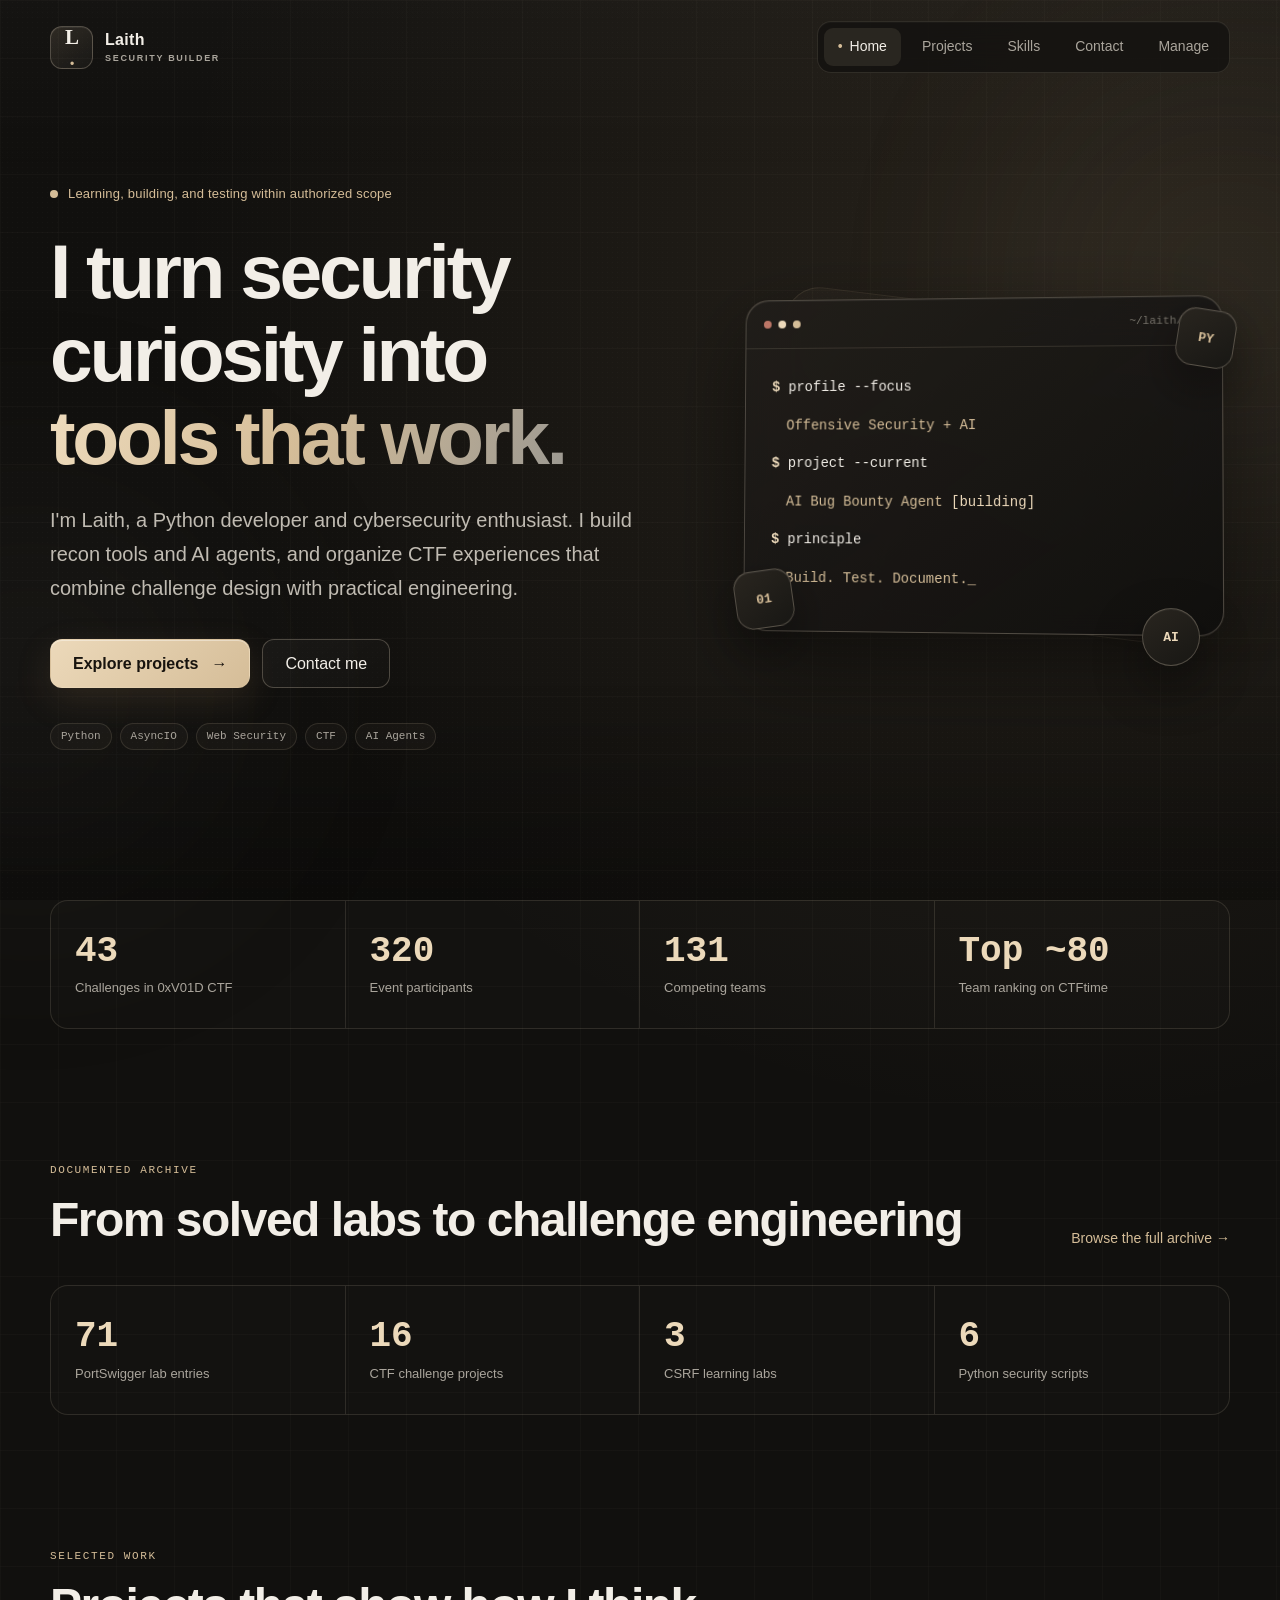
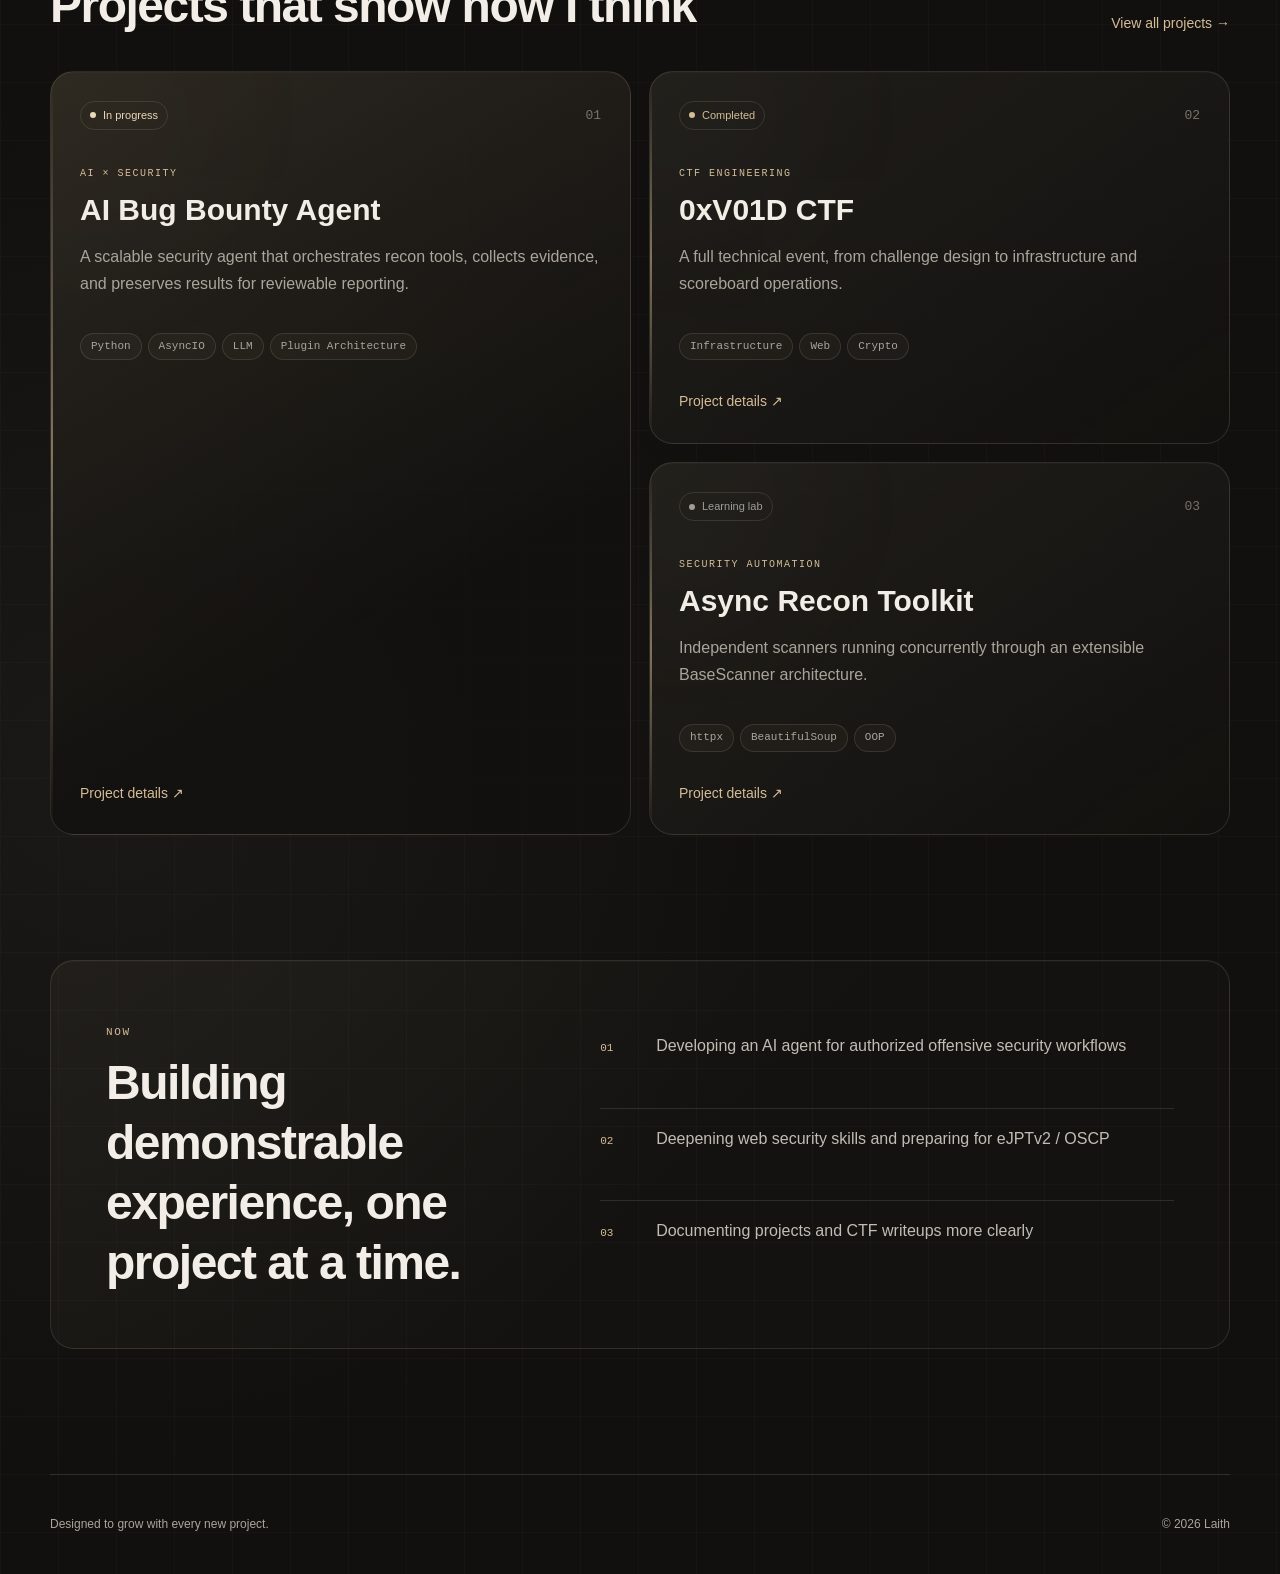
==== index.html @ cfa4f2e9 "Publish security portfolio on GitHub Pages" ====
<!doctype html>
<html lang="en" dir="ltr">
  <head>
    <meta charset="UTF-8" />
    <meta name="viewport" content="width=device-width, initial-scale=1.0" />
    <meta name="description" content="Laith's personal portfolio — cybersecurity, Python, and artificial intelligence projects." />
    <title>Laith | Cybersecurity & AI</title>
    <link rel="stylesheet" href="assets/styles.css" />
    <script src="assets/portfolio-data.js" defer></script>
    <script src="assets/script.js" defer></script>
  </head>
  <body data-page="home">
    <a class="skip-link" href="#main">Skip to content</a>
    <div class="ambient ambient-one" aria-hidden="true"></div>
    <div class="ambient ambient-two" aria-hidden="true"></div>

    <header class="site-header">
      <a class="brand" href="index.html" aria-label="Home page">
        <span class="brand-mark">L<span>.</span></span>
        <span class="brand-copy">Laith<small>Security Builder</small></span>
      </a>
      <button class="menu-toggle" type="button" aria-expanded="false" aria-controls="site-nav">
        <span></span><span></span><span></span>
        <span class="sr-only">Open menu</span>
      </button>
      <nav id="site-nav" class="site-nav" aria-label="Main navigation">
        <a data-nav="home" href="index.html">Home</a>
        <a data-nav="projects" href="projects.html">Projects</a>
        <a data-nav="skills" href="skills.html">Skills</a>
        <a data-nav="contact" href="contact.html">Contact</a>
        <a data-nav="manage" href="manage.html">Manage</a>
      </nav>
    </header>

    <main id="main">
      <section class="hero shell">
        <div class="hero-copy reveal">
          <div class="eyebrow"><span class="pulse"></span> Learning, building, and testing within authorized scope</div>
          <h1>I turn security curiosity into <span class="gradient-text">tools that work.</span></h1>
          <p class="hero-lead">
            I'm Laith, a Python developer and cybersecurity enthusiast. I build recon tools and AI agents,
            and organize CTF experiences that combine challenge design with practical engineering.
          </p>
          <div class="hero-actions">
            <a class="button primary" href="projects.html">Explore projects <span aria-hidden="true">→</span></a>
            <a class="button secondary" href="contact.html">Contact me</a>
          </div>
          <div class="mini-stack" aria-label="Core technologies">
            <span>Python</span><span>AsyncIO</span><span>Web Security</span><span>CTF</span><span>AI Agents</span>
          </div>
        </div>

        <div class="hero-visual reveal delay-one" aria-label="Technical summary">
          <div class="terminal-card">
            <div class="terminal-bar">
              <span></span><span></span><span></span>
              <code>~/laith/now</code>
            </div>
            <div class="terminal-body">
              <p><b>$</b> profile --focus</p>
              <p class="output">Offensive Security + AI</p>
              <p><b>$</b> project --current</p>
              <p class="output">AI Bug Bounty Agent <i>[building]</i></p>
              <p><b>$</b> principle</p>
              <p class="output">Build. Test. Document.<span class="caret">_</span></p>
            </div>
          </div>
          <div class="orbit-badge badge-python">PY</div>
          <div class="orbit-badge badge-shield">01</div>
          <div class="orbit-badge badge-ai">AI</div>
        </div>
      </section>

      <section class="proof shell section-space reveal">
        <div class="proof-item">
          <strong data-count="43">43</strong>
          <span>Challenges in 0xV01D CTF</span>
        </div>
        <div class="proof-item">
          <strong data-count="320">320</strong>
          <span>Event participants</span>
        </div>
        <div class="proof-item">
          <strong data-count="131">131</strong>
          <span>Competing teams</span>
        </div>
        <div class="proof-item">
          <strong>Top ~80</strong>
          <span>Team ranking on CTFtime</span>
        </div>
      </section>

      <section class="shell section-space">
        <div class="section-heading reveal">
          <div>
            <span class="kicker">DOCUMENTED ARCHIVE</span>
            <h2>From solved labs to challenge engineering</h2>
          </div>
          <a class="text-link" href="projects.html">Browse the full archive <span>→</span></a>
        </div>
        <div class="proof archive-proof reveal">
          <div class="proof-item"><strong>71</strong><span>PortSwigger lab entries</span></div>
          <div class="proof-item"><strong>16</strong><span>CTF challenge projects</span></div>
          <div class="proof-item"><strong>3</strong><span>CSRF learning labs</span></div>
          <div class="proof-item"><strong>6</strong><span>Python security scripts</span></div>
        </div>
      </section>

      <section class="shell section-space">
        <div class="section-heading reveal">
          <div>
            <span class="kicker">SELECTED WORK</span>
            <h2>Projects that show how I think</h2>
          </div>
          <a class="text-link" href="projects.html">View all projects <span>→</span></a>
        </div>

        <div class="featured-grid">
          <article class="project-card project-large reveal">
            <div class="card-topline">
              <span class="status active">In progress</span>
              <span class="project-index">01</span>
            </div>
            <div>
              <span class="project-type">AI × SECURITY</span>
              <h3>AI Bug Bounty Agent</h3>
              <p>A scalable security agent that orchestrates recon tools, collects evidence, and preserves results for reviewable reporting.</p>
            </div>
            <ul class="tag-list" aria-label="Technologies">
              <li>Python</li><li>AsyncIO</li><li>LLM</li><li>Plugin Architecture</li>
            </ul>
            <a class="card-link" href="projects.html#ai-agent">Project details <span>↗</span></a>
          </article>

          <article class="project-card reveal delay-one">
            <div class="card-topline">
              <span class="status complete">Completed</span>
              <span class="project-index">02</span>
            </div>
            <span class="project-type">CTF ENGINEERING</span>
            <h3>0xV01D CTF</h3>
            <p>A full technical event, from challenge design to infrastructure and scoreboard operations.</p>
            <ul class="tag-list"><li>Infrastructure</li><li>Web</li><li>Crypto</li></ul>
            <a class="card-link" href="projects.html#void-ctf">Project details <span>↗</span></a>
          </article>

          <article class="project-card reveal delay-two">
            <div class="card-topline">
              <span class="status lab">Learning lab</span>
              <span class="project-index">03</span>
            </div>
            <span class="project-type">SECURITY AUTOMATION</span>
            <h3>Async Recon Toolkit</h3>
            <p>Independent scanners running concurrently through an extensible BaseScanner architecture.</p>
            <ul class="tag-list"><li>httpx</li><li>BeautifulSoup</li><li>OOP</li></ul>
            <a class="card-link" href="projects.html#recon-toolkit">Project details <span>↗</span></a>
          </article>
        </div>
      </section>

      <section class="shell section-space now-section reveal">
        <div>
          <span class="kicker">NOW</span>
          <h2>Building demonstrable experience, one project at a time.</h2>
        </div>
        <div class="now-list">
          <div><span>01</span><p>Developing an AI agent for authorized offensive security workflows</p></div>
          <div><span>02</span><p>Deepening web security skills and preparing for eJPTv2 / OSCP</p></div>
          <div><span>03</span><p>Documenting projects and CTF writeups more clearly</p></div>
        </div>
      </section>
    </main>

    <footer class="site-footer shell">
      <p>Designed to grow with every new project.</p>
      <p>© <span data-year></span> Laith</p>
    </footer>
  </body>
</html>
---- assets/styles.css ----
:root {
  --bg: #11100e;
  --bg-deep: #090908;
  --surface: rgba(29, 27, 24, 0.82);
  --surface-solid: #1b1916;
  --surface-high: #292620;
  --line: rgba(226, 211, 188, 0.13);
  --line-strong: rgba(226, 211, 188, 0.27);
  --text: #f2eee7;
  --muted: #aaa59c;
  --accent: #d5bd98;
  --accent-hot: #ecd9ba;
  --accent-cool: #9f9d97;
  --danger: #bc7667;
  --charcoal: #171614;
  --beige-deep: #907d63;
  --gray-soft: #72716c;
  --max: 1180px;
  --radius: 24px;
  --shadow: 0 30px 90px rgba(0, 0, 0, 0.46);
}

* { box-sizing: border-box; }
html { scroll-behavior: smooth; }
body {
  margin: 0;
  min-height: 100vh;
  color: var(--text);
  background:
    radial-gradient(circle at 82% 8%, rgba(181, 151, 109, 0.13), transparent 28%),
    radial-gradient(circle at 8% 75%, rgba(116, 113, 106, 0.09), transparent 26%),
    linear-gradient(rgba(226, 211, 188, 0.022) 1px, transparent 1px),
    linear-gradient(90deg, rgba(226, 211, 188, 0.022) 1px, transparent 1px),
    var(--bg);
  background-size: auto, auto, 58px 58px, 58px 58px, auto;
  font-family: "Segoe UI", Tahoma, Arial, sans-serif;
  line-height: 1.7;
  overflow-x: hidden;
  color-scheme: dark;
}

body::before {
  content: "";
  position: fixed;
  inset: 0;
  pointer-events: none;
  background: linear-gradient(180deg, rgba(255,255,255,.018), transparent 20%, transparent 76%, rgba(0,0,0,.25));
  z-index: -1;
}

body::after {
  content: "";
  position: fixed;
  inset: 0;
  pointer-events: none;
  opacity: .035;
  background-image: radial-gradient(rgba(242, 238, 231, .7) .55px, transparent .55px);
  background-size: 5px 5px;
  z-index: -1;
}

a { color: inherit; text-decoration: none; }
button, input, select, textarea { font: inherit; }
button { color: inherit; }
.shell { width: min(calc(100% - 48px), var(--max)); margin-inline: auto; }
.sr-only { position: absolute; width: 1px; height: 1px; padding: 0; margin: -1px; overflow: hidden; clip: rect(0,0,0,0); white-space: nowrap; border: 0; }
.skip-link { position: fixed; z-index: 100; inset-inline-start: 20px; top: -100px; background: var(--accent); color: #17120d; padding: 10px 16px; border-radius: 10px; }
.skip-link:focus { top: 16px; }

.ambient { position: fixed; width: 420px; aspect-ratio: 1; border-radius: 50%; filter: blur(125px); opacity: .075; z-index: -2; pointer-events: none; }
.ambient-one { background: var(--accent); top: 8%; inset-inline-end: -160px; }
.ambient-two { background: var(--gray-soft); bottom: 0; inset-inline-start: -180px; }

.site-header {
  width: min(calc(100% - 48px), var(--max));
  height: 94px;
  margin-inline: auto;
  display: flex;
  align-items: center;
  justify-content: space-between;
  position: relative;
  z-index: 20;
}

.brand { display: inline-flex; align-items: center; gap: 12px; direction: ltr; }
.brand-mark { display: grid; place-items: center; width: 43px; height: 43px; border: 1px solid var(--line-strong); border-radius: 12px; background: linear-gradient(145deg, rgba(213,189,152,.14), rgba(255,255,255,.025)); box-shadow: inset 0 1px rgba(255,255,255,.06); font: 800 21px/1 Georgia, serif; letter-spacing: -1px; }
.brand-mark span { color: var(--accent); }
.brand-copy { display: flex; flex-direction: column; font-weight: 720; line-height: 1.15; letter-spacing: .3px; }
.brand-copy small { color: var(--muted); font-size: 9px; text-transform: uppercase; letter-spacing: 1.7px; margin-top: 4px; }

.site-nav { display: flex; gap: 7px; direction: ltr; padding: 6px; border: 1px solid var(--line); background: rgba(17,16,14,.72); backdrop-filter: blur(20px); border-radius: 14px; box-shadow: inset 0 1px rgba(255,255,255,.025); }
.site-nav a { color: var(--muted); font-size: 14px; padding: 7px 14px; border-radius: 9px; transition: .2s ease; }
.site-nav a:hover, .site-nav a.active { color: var(--text); background: var(--surface-high); }
.site-nav a.active::before { content: "•"; color: var(--accent); margin-right: 7px; }
.menu-toggle { display: none; background: none; border: 0; padding: 8px; }
.menu-toggle > span:not(.sr-only) { width: 23px; height: 2px; background: var(--text); margin: 5px 0; display: block; border-radius: 5px; }

.hero { min-height: calc(100vh - 94px); display: grid; grid-template-columns: 1.1fr .9fr; gap: 70px; align-items: center; padding-block: 40px 105px; }
.eyebrow, .availability { display: inline-flex; align-items: center; gap: 10px; color: var(--accent); font-size: 13px; letter-spacing: .2px; }
.pulse { width: 8px; height: 8px; background: var(--accent); border-radius: 50%; box-shadow: 0 0 0 0 rgba(213,189,152,.5); animation: pulse 2s infinite; flex: 0 0 auto; }
@keyframes pulse { 70% { box-shadow: 0 0 0 9px rgba(213,189,152,0); } 100% { box-shadow: 0 0 0 0 rgba(213,189,152,0); } }

h1, h2, h3, p { margin-top: 0; }
.hero h1, .page-intro h1, .contact-copy h1 { font-family: "Segoe UI", Arial, sans-serif; font-size: clamp(47px, 6vw, 82px); line-height: 1.08; letter-spacing: -3.3px; margin: 24px 0; font-weight: 830; }
.hero-lead { color: #c0bbb2; font-size: clamp(17px, 2vw, 20px); max-width: 670px; }
.gradient-text { color: transparent; background: linear-gradient(115deg, var(--accent-hot) 4%, var(--accent) 48%, #9b9891 100%); background-clip: text; -webkit-background-clip: text; }
.hero-actions { display: flex; align-items: center; gap: 12px; margin-top: 34px; }
.button { display: inline-flex; justify-content: center; align-items: center; gap: 13px; min-height: 49px; padding: 10px 22px; border-radius: 12px; border: 1px solid transparent; cursor: pointer; transition: transform .2s ease, border-color .2s ease, background .2s ease, box-shadow .2s ease; }
.button:hover { transform: translateY(-2px); }
.button.primary { background: linear-gradient(135deg, var(--accent-hot), var(--accent)); color: #17130e; font-weight: 780; box-shadow: 0 12px 34px rgba(139,112,75,.2), inset 0 1px rgba(255,255,255,.38); }
.button.primary:hover { box-shadow: 0 16px 42px rgba(139,112,75,.28), inset 0 1px rgba(255,255,255,.38); }
.button.secondary { color: var(--text); border-color: var(--line-strong); background: linear-gradient(145deg, rgba(255,255,255,.035), rgba(255,255,255,.012)); }
.button.secondary:hover { border-color: var(--accent); background: rgba(213,189,152,.06); }
.button.full { width: 100%; }
.mini-stack { display: flex; flex-wrap: wrap; gap: 8px; margin-top: 35px; direction: ltr; justify-content: flex-start; }
.mini-stack span, .tag-list li, .tool-cloud span { border: 1px solid var(--line); background: rgba(214,198,175,.035); color: var(--muted); padding: 5px 10px; border-radius: 999px; font: 11px/1.4 ui-monospace, SFMono-Regular, Consolas, monospace; }

.hero-visual { position: relative; min-height: 420px; display: grid; place-items: center; perspective: 1000px; }
.hero-visual::before { content: ""; position: absolute; width: 84%; height: 74%; border: 1px solid rgba(213,189,152,.12); border-radius: 34px; transform: rotate(7deg); background: linear-gradient(145deg, rgba(213,189,152,.045), transparent 55%); }
.terminal-card { width: min(100%, 480px); min-height: 310px; border-radius: var(--radius); background: linear-gradient(145deg, rgba(32,29,25,.94), rgba(15,14,13,.92)); border: 1px solid var(--line-strong); box-shadow: var(--shadow), inset 0 1px rgba(255,255,255,.05); overflow: hidden; transform: rotateY(-4deg) rotateX(1.5deg); backdrop-filter: blur(22px); direction: ltr; position: relative; }
.terminal-bar { height: 49px; padding: 0 18px; border-bottom: 1px solid var(--line); display: flex; gap: 7px; align-items: center; }
.terminal-bar span { width: 8px; height: 8px; border-radius: 50%; background: var(--danger); }
.terminal-bar span:nth-child(2) { background: var(--accent-hot); }
.terminal-bar span:nth-child(3) { background: var(--accent); }
.terminal-bar code { margin-left: auto; color: #77736b; font-size: 11px; }
.terminal-body { padding: 27px; font: 14px/1.75 ui-monospace, SFMono-Regular, Consolas, monospace; }
.terminal-body p { margin-bottom: 14px; }
.terminal-body b { color: var(--accent-hot); }
.terminal-body .output { color: var(--accent); padding-left: 15px; }
.terminal-body i { color: var(--accent-hot); font-style: normal; }
.caret { animation: blink .9s steps(2) infinite; }
@keyframes blink { 50% { opacity: 0; } }
.orbit-badge { position: absolute; display: grid; place-items: center; width: 58px; height: 58px; border: 1px solid var(--line-strong); background: linear-gradient(145deg, #29251f, #181714); box-shadow: 0 20px 50px rgba(0,0,0,.4), inset 0 1px rgba(255,255,255,.05); border-radius: 17px; color: var(--accent); font: 700 13px ui-monospace, monospace; }
.badge-python { top: 13%; right: -1%; transform: rotate(9deg); }
.badge-shield { bottom: 11%; left: 1%; transform: rotate(-8deg); }
.badge-ai { right: 6%; bottom: 2%; border-radius: 50%; color: var(--accent-hot); }

.section-space { margin-bottom: 125px; }
.proof { display: grid; grid-template-columns: repeat(4, 1fr); border: 1px solid var(--line); border-radius: 18px; overflow: hidden; background: rgba(255,255,255,.012); }
.proof-item { padding: 29px 24px; display: flex; flex-direction: column; gap: 4px; border-right: 1px solid var(--line); }
.proof-item:last-child { border-right: 0; }
.proof-item strong { color: var(--accent-hot); font: 740 clamp(26px,3vw,36px)/1.2 ui-monospace, Consolas, monospace; direction: ltr; text-align: left; }
.proof-item span { color: var(--muted); font-size: 13px; }
.section-heading { display: flex; align-items: end; justify-content: space-between; gap: 30px; margin-bottom: 35px; }
.kicker { color: var(--accent); font: 11px/1.3 ui-monospace, Consolas, monospace; letter-spacing: 1.6px; text-transform: uppercase; direction: ltr; display: inline-block; }
.section-heading h2, .now-section h2, .toolbox h2 { font-size: clamp(31px, 4vw, 48px); letter-spacing: -1.5px; line-height: 1.25; margin: 9px 0 0; }
.text-link, .card-link { color: var(--accent); font-size: 14px; }
.text-link span, .card-link span { display: inline-block; transition: transform .2s ease; }
.text-link:hover span, .card-link:hover span { transform: translateX(4px); }

.featured-grid { display: grid; grid-template-columns: 1fr 1fr; gap: 18px; }
.project-card { min-height: 330px; display: flex; flex-direction: column; padding: 29px; border: 1px solid var(--line); border-radius: var(--radius); background: linear-gradient(145deg, rgba(34,32,28,.92), rgba(18,17,15,.8)); box-shadow: inset 0 1px rgba(255,255,255,.025); position: relative; overflow: hidden; transition: transform .25s ease, border-color .25s ease, box-shadow .25s ease; }
.project-card:hover { transform: translateY(-5px); border-color: var(--line-strong); box-shadow: 0 22px 60px rgba(0,0,0,.25), inset 0 1px rgba(255,255,255,.035); }
.project-card::before { content: ""; position: absolute; inset: 0 auto 0 0; width: 2px; background: linear-gradient(180deg, transparent, var(--accent), transparent); opacity: .55; }
.project-card::after { content: ""; position: absolute; width: 180px; height: 180px; background: var(--accent); filter: blur(105px); opacity: .045; top: -50px; left: -50px; }
.project-large { grid-row: span 2; min-height: 680px; justify-content: space-between; background: linear-gradient(150deg, rgba(46,41,34,.94), rgba(18,17,15,.86) 68%); }
.project-large h3 { font-size: clamp(35px, 5vw, 60px); max-width: 530px; }
.card-topline, .row-meta { display: flex; align-items: center; justify-content: space-between; gap: 15px; }
.status { display: inline-flex; align-items: center; gap: 7px; width: fit-content; border: 1px solid var(--line); border-radius: 999px; padding: 4px 9px; color: var(--muted); font-size: 11px; }
.status::before { content: ""; width: 6px; height: 6px; background: currentColor; border-radius: 50%; }
.status.active { color: var(--accent-hot); }
.status.complete { color: var(--accent); }
.status.lab { color: var(--accent-cool); }
.project-index, .row-number { color: #77736b; font: 13px ui-monospace, Consolas, monospace; }
.project-type { display: block; color: var(--accent); font: 10px ui-monospace, Consolas, monospace; letter-spacing: 1.5px; margin: 38px 0 13px; direction: ltr; text-align: left; }
.project-card h3 { font-size: 30px; line-height: 1.2; margin-bottom: 15px; }
.project-card p { color: var(--muted); }
.tag-list { display: flex; flex-wrap: wrap; gap: 6px; list-style: none; padding: 0; margin: 20px 0; direction: ltr; justify-content: flex-start; }
.project-card .card-link { margin-top: auto; padding-top: 10px; }

.now-section { display: grid; grid-template-columns: .85fr 1.15fr; gap: 70px; padding: 55px; border: 1px solid var(--line); border-radius: var(--radius); background: linear-gradient(135deg, rgba(213,189,152,.055), rgba(255,255,255,.012) 55%); box-shadow: inset 0 1px rgba(255,255,255,.025); }
.now-list { display: grid; }
.now-list > div { display: grid; grid-template-columns: 38px 1fr; gap: 18px; align-items: baseline; padding: 16px 0; border-bottom: 1px solid var(--line); }
.now-list > div:last-child { border: 0; }
.now-list span { color: var(--accent); font: 11px ui-monospace, Consolas, monospace; }
.now-list p { color: #c2bdb4; margin: 0; }

.inner-main { min-height: 70vh; }
.page-intro { padding: 95px 0 85px; max-width: 850px; }
.page-intro h1, .contact-copy h1 { font-size: clamp(48px, 7vw, 80px); margin: 21px 0; }
.page-intro p { color: var(--muted); font-size: 18px; max-width: 680px; }
.filter-row { display: flex; gap: 8px; flex-wrap: wrap; margin-bottom: 30px; }
.filter-button { border: 1px solid var(--line); background: transparent; color: var(--muted); padding: 8px 14px; border-radius: 11px; cursor: pointer; transition: .2s; }
.filter-button span { color: #77736c; font-size: 11px; margin-right: 5px; }
.filter-button:hover, .filter-button.active { background: var(--surface-high); color: var(--text); border-color: var(--line-strong); }
.project-list { border-top: 1px solid var(--line); }
.project-row { display: grid; grid-template-columns: 55px minmax(0,1fr) 210px; gap: 28px; padding: 45px 20px; border-bottom: 1px solid var(--line); transition: background .2s, opacity .25s, transform .25s; scroll-margin-top: 30px; }
.project-row:hover { background: rgba(213,189,152,.028); }
.project-row[hidden] { display: none; }
.row-meta { justify-content: flex-start; color: #858078; font: 10px ui-monospace, Consolas, monospace; letter-spacing: 1px; direction: ltr; }
.row-main h2 { font-size: clamp(28px, 4vw, 42px); margin: 13px 0; }
.row-main > p { color: var(--muted); max-width: 720px; }
.row-tags { align-content: start; justify-content: flex-start; margin-top: 35px; }
details { border-top: 1px solid var(--line); margin-top: 25px; padding-top: 16px; }
summary { cursor: pointer; color: var(--accent); width: fit-content; font-size: 13px; }
summary::marker { color: var(--accent-hot); }
.case-grid { display: grid; grid-template-columns: repeat(3,1fr); gap: 16px; padding-top: 25px; }
.case-grid > div { background: rgba(213,189,152,.035); border: 1px solid rgba(226,211,188,.07); border-radius: 14px; padding: 17px; }
.case-grid h3 { font-size: 13px; color: var(--accent-hot); margin-bottom: 7px; }
.case-grid p { font-size: 13px; color: var(--muted); margin: 0; }
.future-slot { margin: 32px 0 110px; border: 1px dashed var(--line-strong); border-radius: var(--radius); min-height: 130px; display: flex; align-items: center; justify-content: center; gap: 20px; color: var(--muted); }
.future-slot > span { display: grid; place-items: center; width: 44px; height: 44px; border-radius: 50%; background: rgba(213,189,152,.1); color: var(--accent); font-size: 25px; }
.future-slot p { margin: 3px 0 0; font-size: 13px; }
.empty-state { padding: 45px; text-align: center; color: var(--muted); }

.skill-columns { display: grid; grid-template-columns: 1fr 1fr 1fr; gap: 17px; }
.skill-panel { min-height: 490px; border: 1px solid var(--line); border-radius: var(--radius); padding: 28px; background: linear-gradient(155deg, rgba(35,32,28,.78), rgba(17,16,14,.72)); box-shadow: inset 0 1px rgba(255,255,255,.025); }
.skill-panel.growing { transform: translateY(28px); background: linear-gradient(150deg, rgba(49,43,35,.9), rgba(18,17,15,.82)); border-color: var(--line-strong); }
.panel-label { color: var(--muted); font-size: 12px; display: flex; align-items: center; gap: 9px; }
.panel-label span { color: var(--accent); font: 11px ui-monospace, Consolas, monospace; }
.skill-panel h2 { font-size: 27px; margin: 17px 0 28px; }
.skill-list, .focus-list { list-style: none; padding: 0; margin: 0; }
.skill-list li { display: flex; justify-content: space-between; align-items: center; gap: 13px; border-top: 1px solid var(--line); padding: 17px 0; }
.skill-list div, .focus-list div { display: flex; flex-direction: column; }
.skill-list strong, .focus-list strong { font-size: 14px; }
.skill-list small, .focus-list small { color: var(--muted); font-size: 11px; }
.level { width: 55px; height: 6px; border-radius: 9px; background: repeating-linear-gradient(90deg, var(--line-strong) 0 8px, transparent 8px 11px); position: relative; flex: 0 0 auto; }
.level::after { content: ""; position: absolute; height: 100%; left: 0; border-radius: inherit; background: var(--accent); }
.level-four::after { width: 79%; }
.level-three::after { width: 58%; }
.focus-list li { display: grid; grid-template-columns: 42px 1fr; gap: 13px; align-items: center; padding: 18px 0; border-top: 1px solid var(--line); }
.focus-list li > span { display: grid; place-items: center; width: 36px; height: 36px; border-radius: 10px; background: rgba(213,189,152,.09); color: var(--accent-hot); font: 12px ui-monospace, Consolas, monospace; }
.toolbox { margin-top: 150px; display: grid; grid-template-columns: .55fr 1.45fr; gap: 70px; align-items: center; }
.tool-cloud { display: flex; flex-wrap: wrap; gap: 10px; direction: ltr; }
.tool-cloud span { font-size: 13px; padding: 8px 13px; }
.principles { padding-top: 45px; border-top: 1px solid var(--line); }
.principle-grid { display: grid; grid-template-columns: repeat(3,1fr); gap: 40px; margin-top: 35px; }
.principle-grid b { color: var(--accent); font: 11px ui-monospace, Consolas, monospace; }
.principle-grid h2 { font-size: 23px; margin: 12px 0; }
.principle-grid p { color: var(--muted); font-size: 14px; }

.contact-layout { padding-top: 95px; display: grid; grid-template-columns: 1fr .78fr; gap: 85px; align-items: start; min-height: calc(100vh - 180px); }
.contact-copy > p { max-width: 620px; color: var(--muted); font-size: 18px; }
.availability { margin: 25px 0 32px; padding: 13px 16px; border: 1px solid var(--line); border-radius: 14px; color: var(--text); }
.availability > div { display: flex; flex-direction: column; }
.availability small { color: var(--muted); font-size: 11px; }
.contact-links { border-top: 1px solid var(--line); }
.contact-links > * { display: grid; grid-template-columns: 85px 1fr 30px; align-items: center; gap: 12px; padding: 15px 0; border-bottom: 1px solid var(--line); }
.contact-links span { color: var(--muted); font-size: 12px; }
.contact-links strong { font-size: 14px; direction: ltr; text-align: left; }
.contact-links b { color: var(--accent); }
.contact-links a:hover strong { color: var(--accent); }
.placeholder-link { opacity: .65; }
.contact-card { border: 1px solid var(--line-strong); border-radius: var(--radius); background: linear-gradient(155deg, rgba(39,35,29,.94), rgba(19,18,16,.92)); padding: 28px; box-shadow: var(--shadow), inset 0 1px rgba(255,255,255,.04); }
.card-heading { display: flex; justify-content: space-between; align-items: center; gap: 13px; margin-bottom: 25px; }
.card-heading span { font-size: 20px; font-weight: 700; }
.card-heading small { color: var(--accent-hot); font-size: 10px; }
.contact-card label { display: block; margin-bottom: 17px; color: #c7c0b5; font-size: 12px; }
.contact-card input, .contact-card select, .contact-card textarea { width: 100%; display: block; margin-top: 7px; border: 1px solid var(--line); border-radius: 11px; background: #12110f; color: var(--text); padding: 11px 13px; outline: none; resize: vertical; }
.contact-card input:focus, .contact-card select:focus, .contact-card textarea:focus { border-color: var(--accent); box-shadow: 0 0 0 3px rgba(213,189,152,.08); }
.contact-card input::placeholder, .contact-card textarea::placeholder { color: #6d6962; }
.form-note { color: var(--muted); font-size: 11px; text-align: center; margin: 12px 0 0; }
.form-note.success { color: var(--accent); }

.project-resource { display: inline-flex; margin-top: 18px; }
.custom-project-list:empty { display: none; }

.manage-main { padding-bottom: 100px; }
.manage-layout { display: grid; gap: 20px; }
.manage-panel { border: 1px solid var(--line); border-radius: var(--radius); padding: 30px; background: linear-gradient(145deg, rgba(34,32,28,.92), rgba(18,17,15,.82)); }
.manager-heading, .editor-topline, .manager-actions { display: flex; align-items: center; justify-content: space-between; gap: 18px; }
.manager-heading { margin-bottom: 24px; }
.manager-heading h2 { margin: 7px 0 0; font-size: 30px; }
.local-badge { border: 1px solid var(--line-strong); border-radius: 999px; color: var(--accent); padding: 6px 10px; font: 11px ui-monospace, Consolas, monospace; }
.social-editor-grid, .editor-grid { display: grid; grid-template-columns: repeat(3, minmax(0, 1fr)); gap: 15px; }
.achievement-editors { display: grid; gap: 14px; }
.achievement-editor { display: grid; gap: 14px; border: 1px solid var(--line); border-radius: 16px; padding: 20px; background: rgba(8,8,7,.26); }
.achievement-editor label, .manage-panel > label, .social-editor-grid label { color: #c7c0b5; font-size: 12px; }
.achievement-editor input, .achievement-editor textarea, .social-editor-grid input { width: 100%; display: block; margin-top: 7px; border: 1px solid var(--line); border-radius: 10px; background: #12110f; color: var(--text); padding: 10px 12px; outline: none; resize: vertical; }
.achievement-editor input:focus, .achievement-editor textarea:focus, .social-editor-grid input:focus { border-color: var(--accent); box-shadow: 0 0 0 3px rgba(213,189,152,.08); }
.danger-link, .danger-button { border: 0; background: transparent; color: var(--danger); cursor: pointer; }
.danger-link { font-size: 12px; }
.danger-button { padding: 10px 12px; }
.manager-actions { justify-content: flex-start; flex-wrap: wrap; padding: 8px 2px; }
.manager-actions .form-note { flex-basis: 100%; text-align: left; }
.import-button { position: relative; overflow: hidden; cursor: pointer; }
.import-button input { position: absolute; inset: 0; opacity: 0; cursor: pointer; }

.site-footer { min-height: 100px; border-top: 1px solid var(--line); display: flex; align-items: center; justify-content: space-between; gap: 20px; color: var(--muted); font-size: 12px; }
.site-footer p { margin: 0; }

.reveal { opacity: 0; transform: translateY(16px); transition: opacity .65s ease, transform .65s ease; }
.reveal.visible { opacity: 1; transform: translateY(0); }
.delay-one { transition-delay: .1s; }
.delay-two { transition-delay: .2s; }

@media (max-width: 950px) {
  .hero { grid-template-columns: 1fr; gap: 30px; padding-top: 75px; }
  .hero-copy { text-align: center; }
  .hero-lead { margin-inline: auto; }
  .hero-actions, .mini-stack { justify-content: center; }
  .hero-visual { min-height: 370px; }
  .featured-grid { grid-template-columns: 1fr; }
  .project-large { grid-row: auto; min-height: 460px; }
  .now-section { grid-template-columns: 1fr; }
  .project-row { grid-template-columns: 42px 1fr; }
  .row-tags { grid-column: 2; margin-top: 0; justify-content: flex-start; }
  .case-grid { grid-template-columns: 1fr; }
  .skill-columns { grid-template-columns: 1fr; }
  .skill-panel.growing { transform: none; }
  .toolbox { margin-top: 90px; grid-template-columns: 1fr; gap: 30px; }
  .contact-layout { grid-template-columns: 1fr; gap: 50px; }
  .social-editor-grid, .editor-grid { grid-template-columns: 1fr 1fr; }
}

@media (max-width: 680px) {
  .shell, .site-header { width: min(calc(100% - 30px), var(--max)); }
  .site-header { height: 76px; }
  .brand-copy { display: none; }
  .menu-toggle { display: block; z-index: 30; }
  .site-nav { position: absolute; top: 68px; right: 0; left: 0; display: none; flex-direction: column; padding: 10px; background: var(--surface-solid); box-shadow: var(--shadow); }
  .site-nav.open { display: flex; }
  .site-nav a { padding: 10px 13px; }
  .hero { min-height: auto; padding: 70px 0 100px; }
  .hero h1, .page-intro h1, .contact-copy h1 { font-size: 43px; letter-spacing: -2px; }
  .hero-actions { flex-direction: column; }
  .hero-actions .button { width: 100%; }
  .hero-visual { min-height: 315px; }
  .terminal-card { min-height: 275px; transform: none; }
  .terminal-body { padding: 21px 17px; font-size: 12px; }
  .orbit-badge { width: 46px; height: 46px; border-radius: 13px; }
  .proof { grid-template-columns: 1fr 1fr; }
  .proof-item:nth-child(2) { border-right: 0; }
  .proof-item:nth-child(-n+2) { border-bottom: 1px solid var(--line); }
  .section-space { margin-bottom: 85px; }
  .section-heading { align-items: start; flex-direction: column; }
  .project-card, .now-section { padding: 23px; }
  .project-large { min-height: 500px; }
  .page-intro { padding: 75px 0 60px; }
  .project-row { grid-template-columns: 1fr; padding: 35px 8px; }
  .row-number { display: none; }
  .row-tags { grid-column: 1; justify-content: flex-start; }
  .future-slot { text-align: left; padding: 20px; }
  .principle-grid { grid-template-columns: 1fr; gap: 20px; }
  .contact-layout { padding-top: 65px; }
  .contact-card { padding: 20px; }
  .card-heading { align-items: start; flex-direction: column; }
  .manage-panel { padding: 20px; }
  .manager-heading, .manager-actions { align-items: stretch; flex-direction: column; }
  .social-editor-grid, .editor-grid { grid-template-columns: 1fr; }
  .manager-actions .button, .manager-actions .danger-button { width: 100%; }
  .contact-links > * { grid-template-columns: 70px 1fr 20px; }
  .site-footer { flex-direction: column; align-items: start; justify-content: center; padding-block: 25px; }
}

@media (prefers-reduced-motion: reduce) {
  *, *::before, *::after { scroll-behavior: auto !important; animation-duration: .01ms !important; animation-iteration-count: 1 !important; transition-duration: .01ms !important; }
  .reveal { opacity: 1; transform: none; }
}
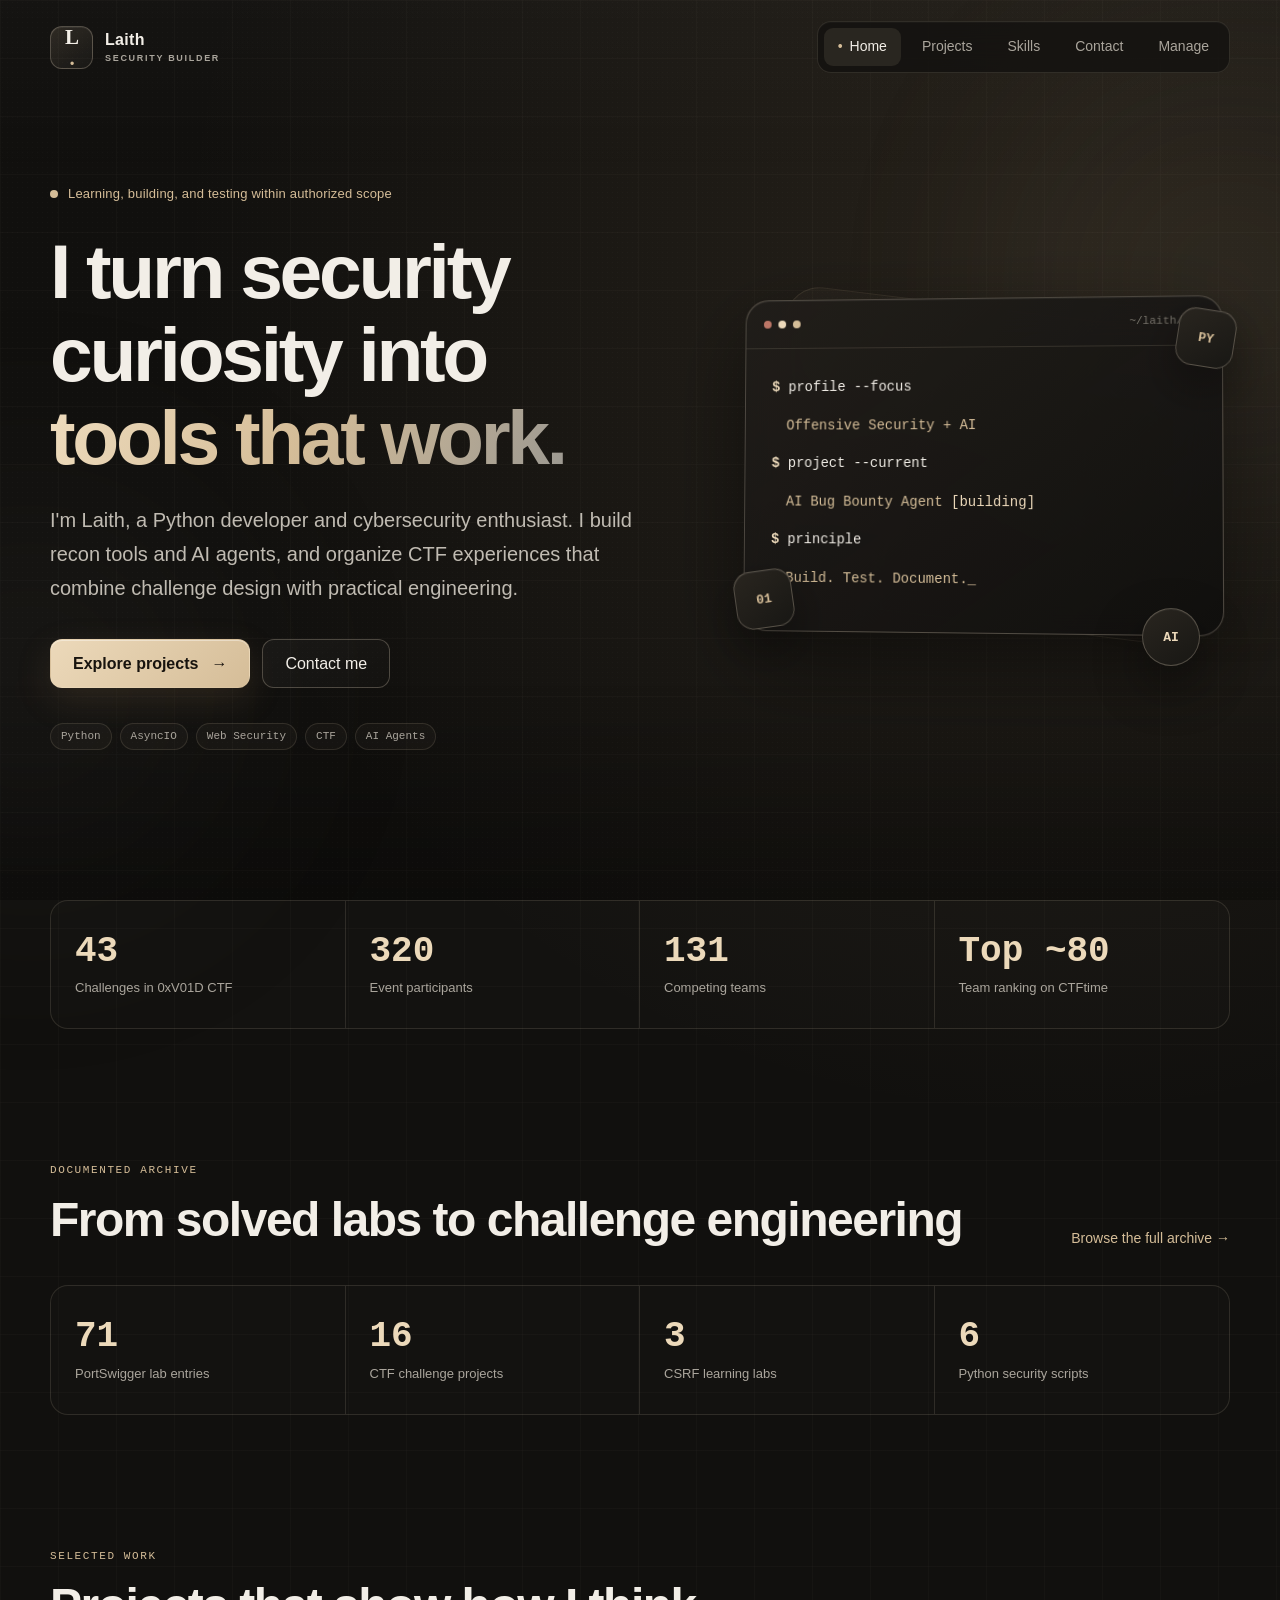
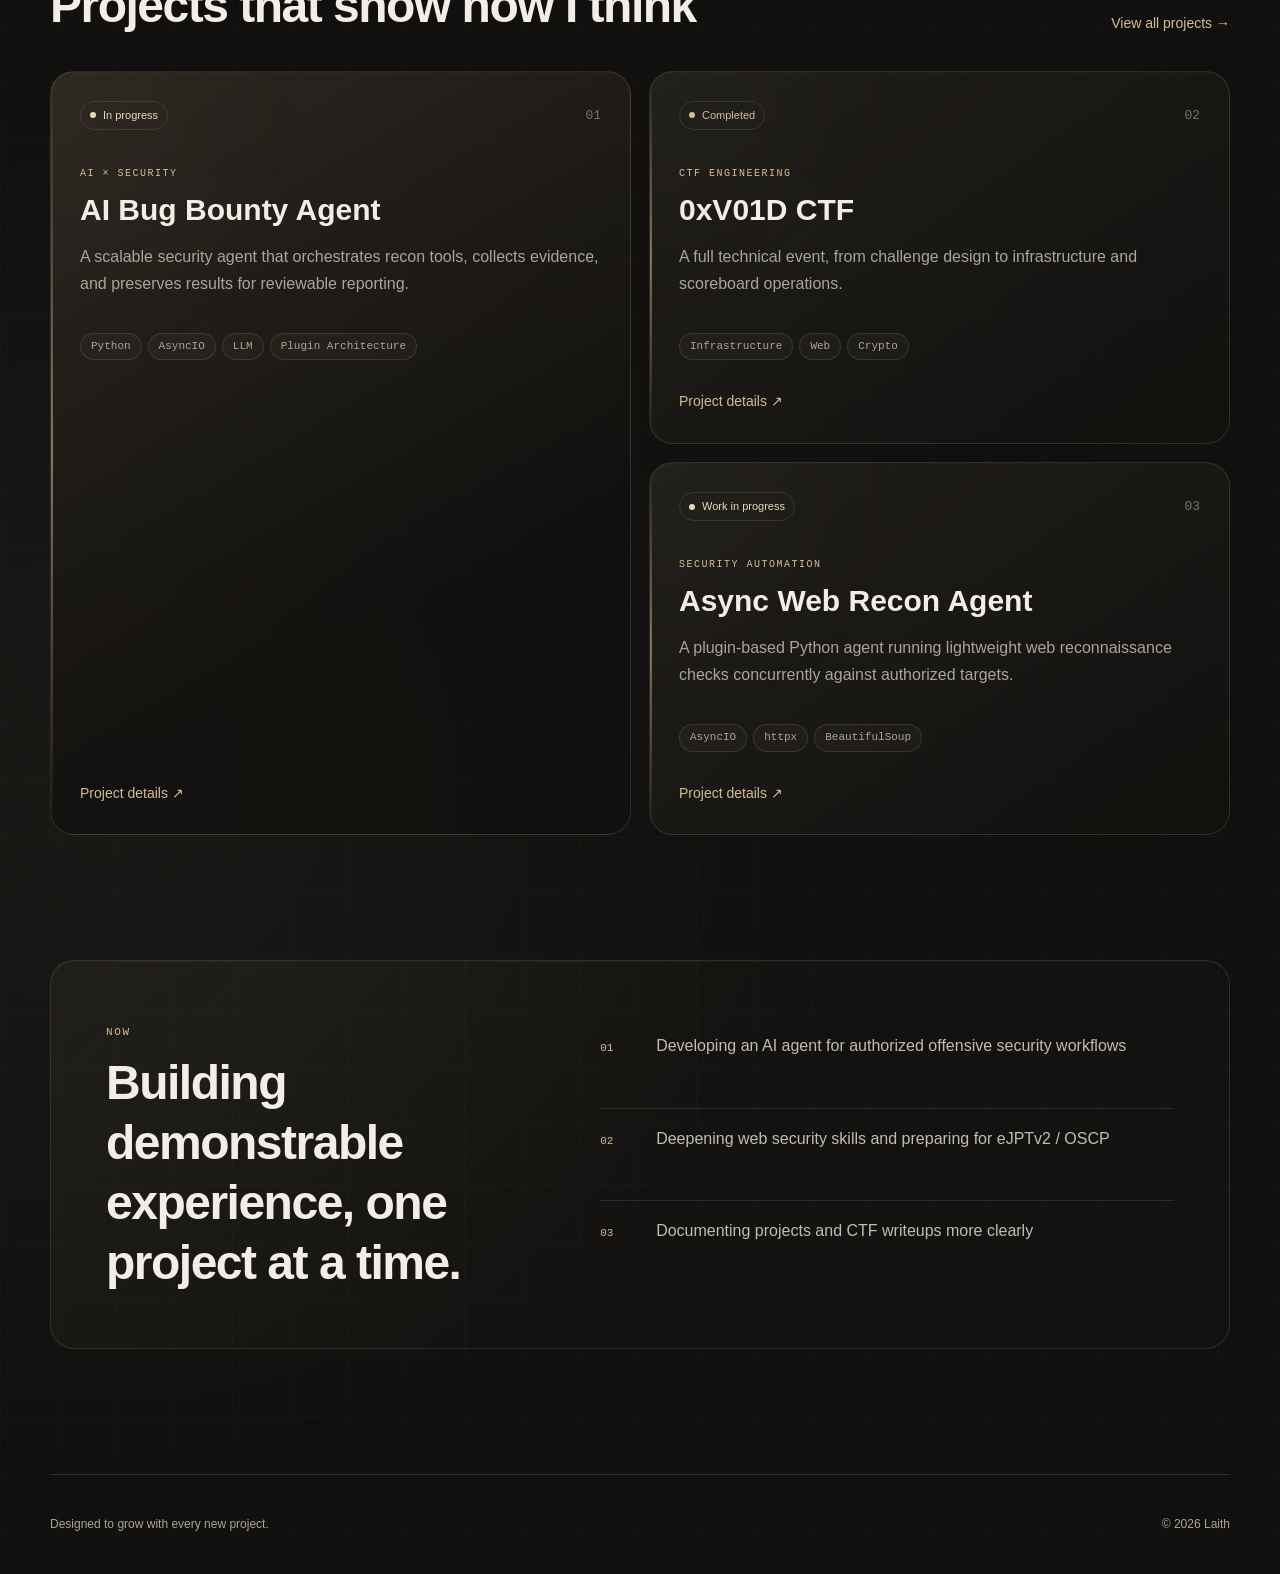
==== commit c528db2c: "Add async web recon agent to portfolio" ====
--- a/index.html
+++ b/index.html
@@ -146,13 +146,13 @@
 
           <article class="project-card reveal delay-two">
             <div class="card-topline">
-              <span class="status lab">Learning lab</span>
+              <span class="status active">Work in progress</span>
               <span class="project-index">03</span>
             </div>
             <span class="project-type">SECURITY AUTOMATION</span>
-            <h3>Async Recon Toolkit</h3>
-            <p>Independent scanners running concurrently through an extensible BaseScanner architecture.</p>
-            <ul class="tag-list"><li>httpx</li><li>BeautifulSoup</li><li>OOP</li></ul>
+            <h3>Async Web Recon Agent</h3>
+            <p>A plugin-based Python agent running lightweight web reconnaissance checks concurrently against authorized targets.</p>
+            <ul class="tag-list"><li>AsyncIO</li><li>httpx</li><li>BeautifulSoup</li></ul>
             <a class="card-link" href="projects.html#recon-toolkit">Project details <span>↗</span></a>
           </article>
         </div>
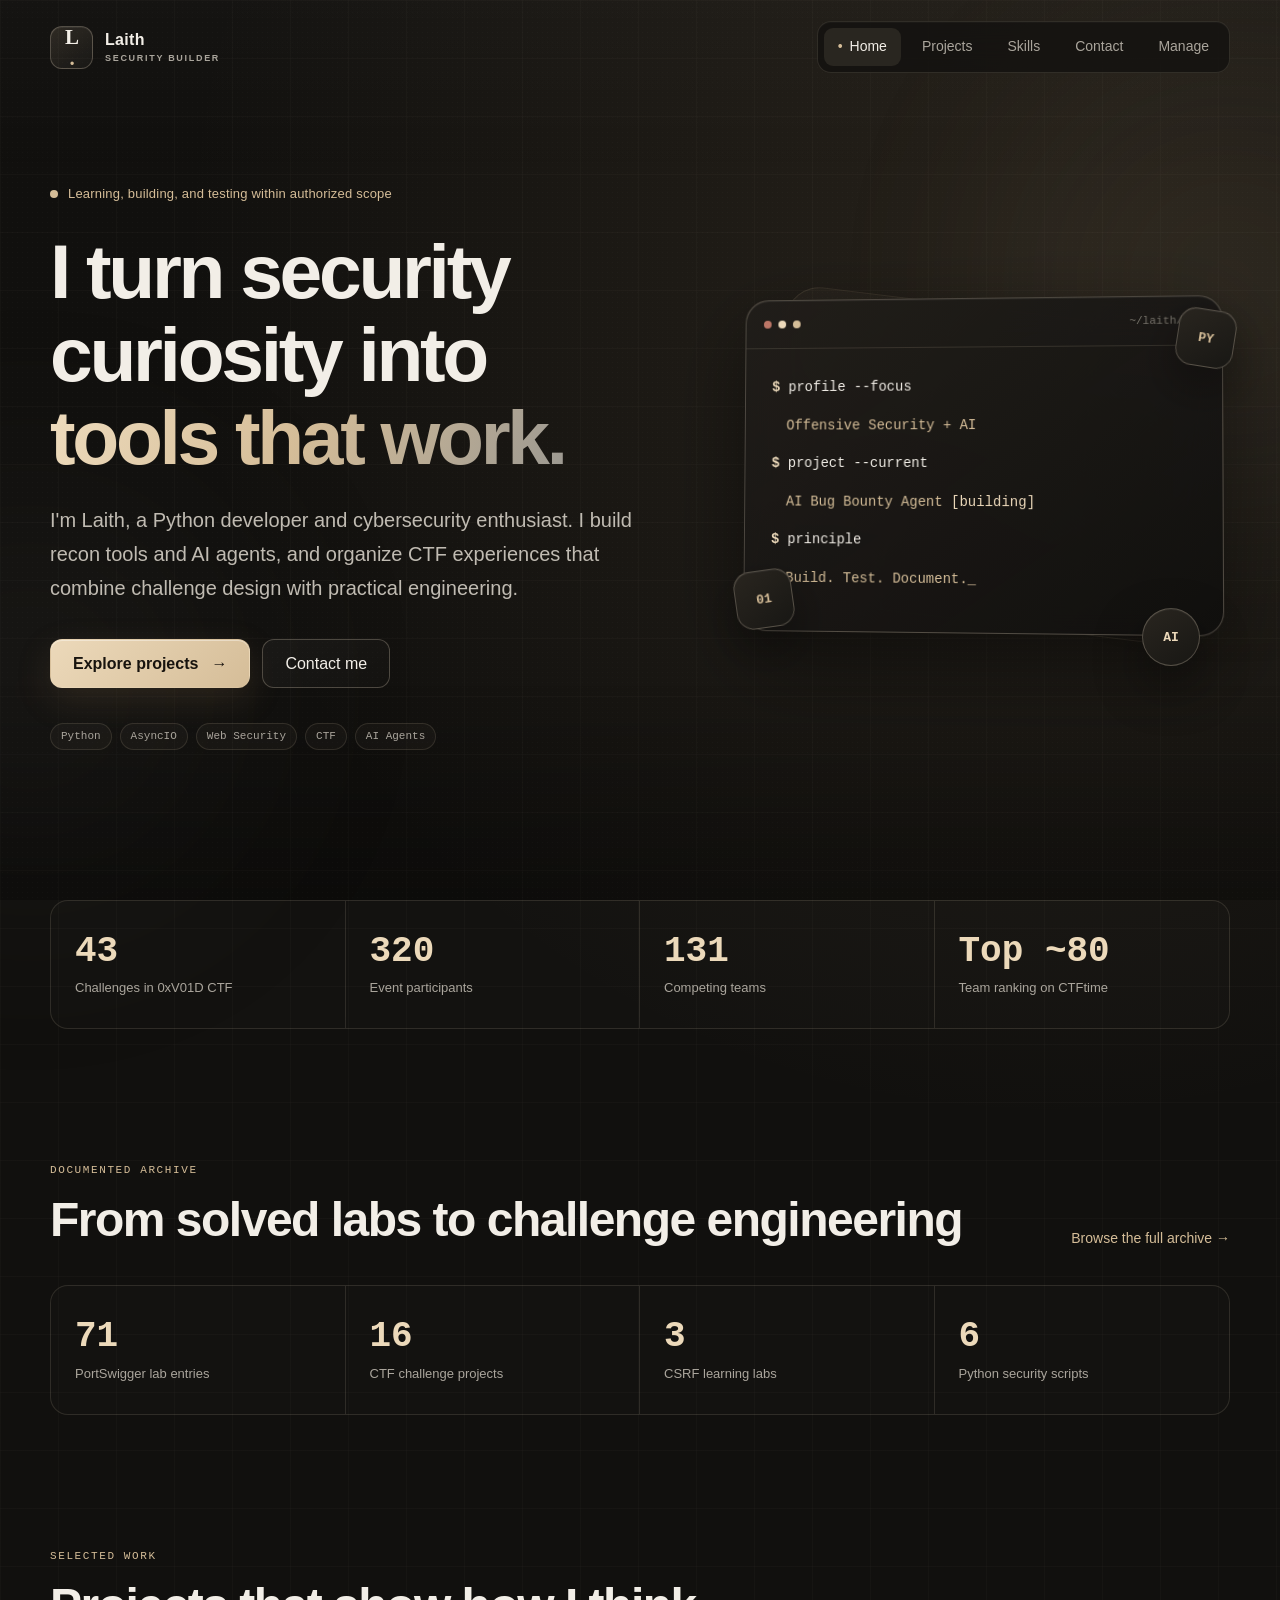
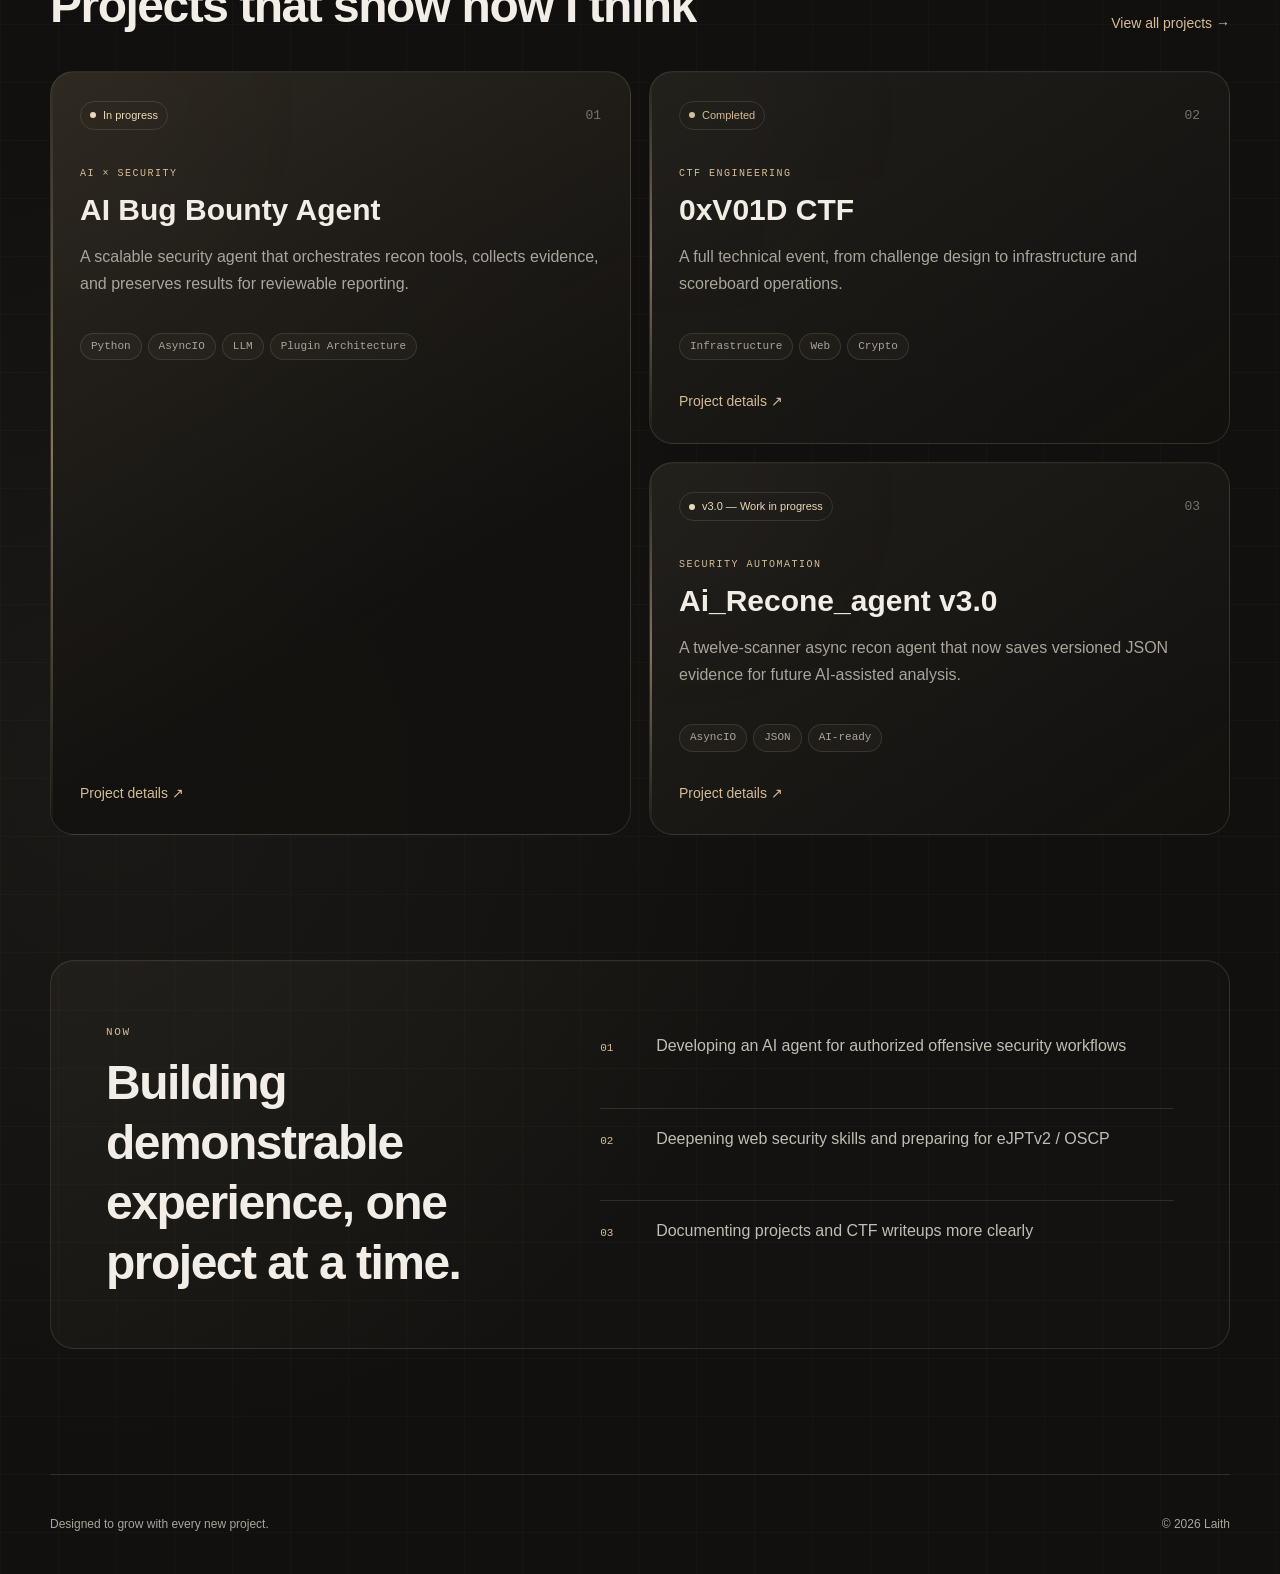
==== commit 38c340fd: "Update portfolio for Ai_Recone_agent v3.0" ====
--- a/index.html
+++ b/index.html
@@ -146,13 +146,13 @@
 
           <article class="project-card reveal delay-two">
             <div class="card-topline">
-              <span class="status active">Work in progress</span>
+              <span class="status active">v3.0 — Work in progress</span>
               <span class="project-index">03</span>
             </div>
             <span class="project-type">SECURITY AUTOMATION</span>
-            <h3>Async Web Recon Agent</h3>
-            <p>A plugin-based Python agent running lightweight web reconnaissance checks concurrently against authorized targets.</p>
-            <ul class="tag-list"><li>AsyncIO</li><li>httpx</li><li>BeautifulSoup</li></ul>
+            <h3>Ai_Recone_agent v3.0</h3>
+            <p>A twelve-scanner async recon agent that now saves versioned JSON evidence for future AI-assisted analysis.</p>
+            <ul class="tag-list"><li>AsyncIO</li><li>JSON</li><li>AI-ready</li></ul>
             <a class="card-link" href="projects.html#recon-toolkit">Project details <span>↗</span></a>
           </article>
         </div>
